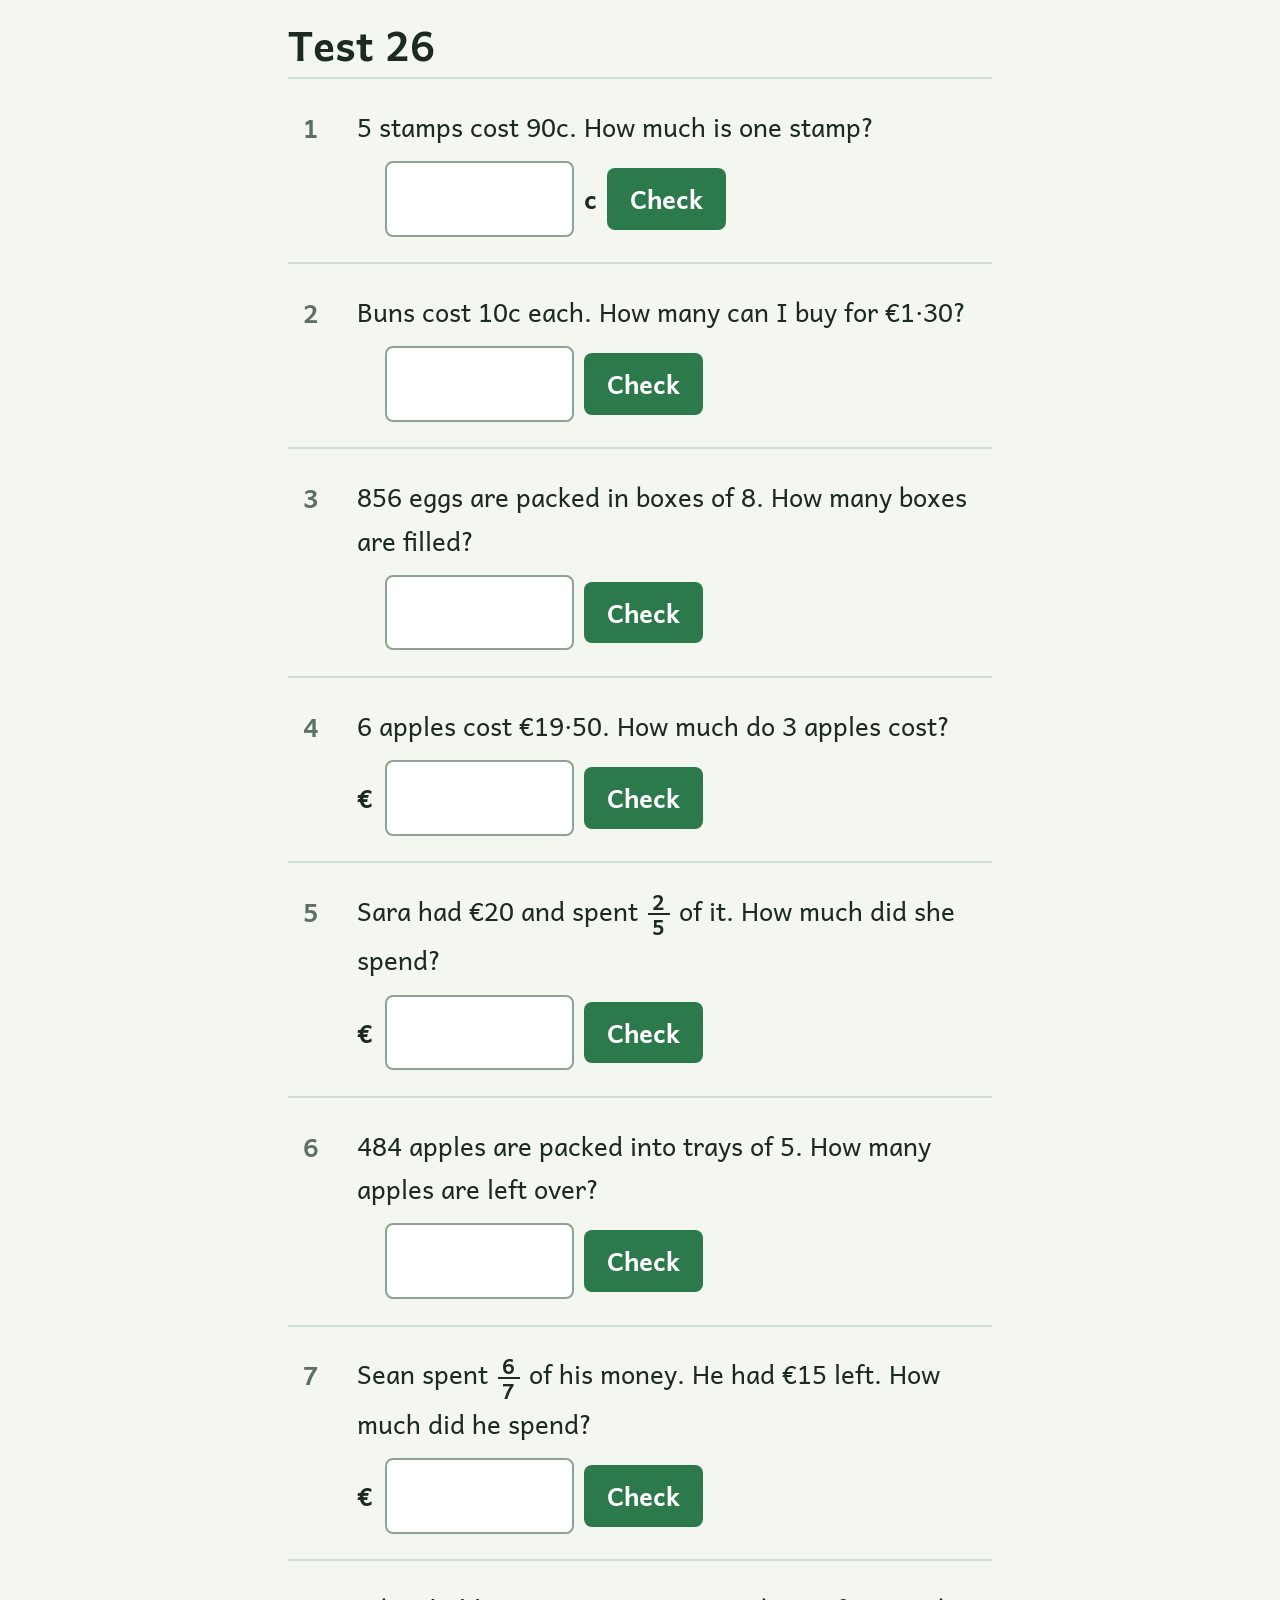
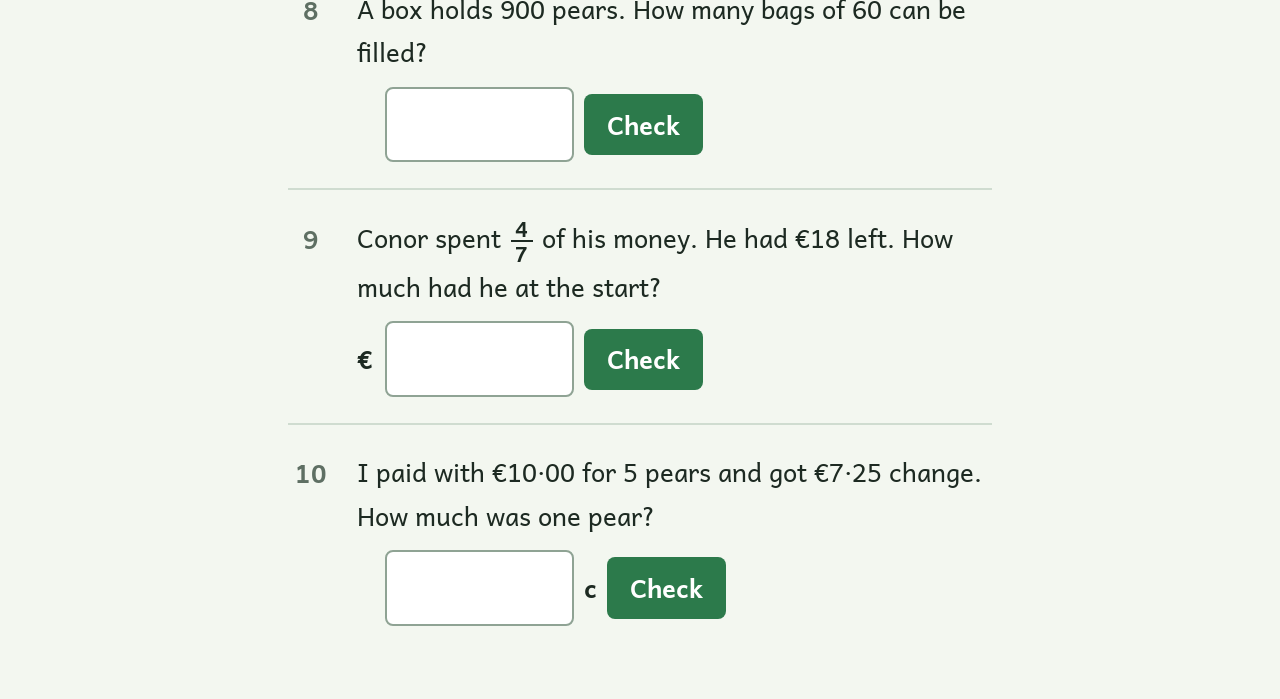
==== index.html @ 174a4567 "Add Test 26 division practice page Co-Authored-By: Claude Opus 5.5 <noreply@anthropic.com>" ====
<!doctype html>
<html lang="en-IE">
<head>
<meta charset="utf-8">
<meta name="viewport" content="width=device-width, initial-scale=1, viewport-fit=cover">
<style>:root{color-scheme:light}body{margin:0}[hidden]{display:none!important}</style>
<title>Test 26</title>
<link rel="stylesheet" href="https://fonts.googleapis.com/css2?family=Andika:wght@400;700&display=swap">
<style>
  /* Layout: one workbook column. Question number in the margin, answer box under the question. */
  :root {
    --bg: #f3f7f0;
    --ink: #1d2a22;
    --muted: #5e6f63;
    --line: #cfdcd0;
    --edge: #8fa394;
    --field: #ffffff;
    --leaf: #2c7a4b;
    --on-leaf: #ffffff;
    --leaf-soft: #dcefe0;
    --wrong: #b3261e;
    --wrong-soft: #fbe4e1;
    --flash: #fff0b3;
    --read: "Andika", "Atkinson Hyperlegible", Verdana, sans-serif;
  }
  @media (prefers-color-scheme: dark) {
    :root:not([data-theme="light"]) {
      --bg: #141b16;
      --ink: #e8f0e9;
      --muted: #9db0a2;
      --line: #2f3e33;
      --edge: #66796b;
      --field: #1c251f;
      --leaf: #6cc48f;
      --on-leaf: #0e1a12;
      --leaf-soft: #1f3627;
      --wrong: #ff8a80;
      --wrong-soft: #3d1f1c;
      --flash: #4a4216;
      color-scheme: dark;
    }
  }
  :root[data-theme="dark"] {
    --bg: #141b16;
    --ink: #e8f0e9;
    --muted: #9db0a2;
    --line: #2f3e33;
    --edge: #66796b;
    --field: #1c251f;
    --leaf: #6cc48f;
    --on-leaf: #0e1a12;
    --leaf-soft: #1f3627;
    --wrong: #ff8a80;
    --wrong-soft: #3d1f1c;
    --flash: #4a4216;
    color-scheme: dark;
  }

  body {
    background: var(--bg);
    color: var(--ink);
    font-family: var(--read);
    font-size: clamp(1.3rem, 1.1rem + 0.8vw, 1.6rem);
    line-height: 1.7;
  }
  .page {
    max-width: 44rem;
    margin-inline: auto;
    padding-left: max(16px, env(safe-area-inset-left, 0px));
    padding-right: max(16px, env(safe-area-inset-right, 0px));
    padding-block: 1.25rem 3rem;
  }
  h1 {
    margin: 0 0 0.5rem;
    font-size: 1.6em;
    line-height: 1.2;
  }

  .test { list-style: none; margin: 0; padding: 0; }
  .q {
    display: grid;
    grid-template-columns: 2.1em minmax(0, 1fr);
    column-gap: 0.6em;
    padding-block: 1em;
    border-top: 2px solid var(--line);
  }
  .num {
    width: 1.8em;
    height: 1.8em;
    display: grid;
    place-items: center;
    border-radius: 50%;
    font-weight: 700;
    line-height: 1;
    color: var(--muted);
  }
  .q.done .num { background: var(--leaf); color: var(--on-leaf); }
  .body { min-width: 0; display: grid; gap: 0.5em; }
  .text { margin: 0; border-radius: 6px; }
  .q.fresh .text { animation: fresh 1.4s ease-out; }
  @keyframes fresh { from { background: var(--flash); } to { background: transparent; } }

  .frac {
    display: inline-flex;
    flex-direction: column;
    align-items: center;
    vertical-align: middle;
    margin-inline: 0.12em;
    font-size: 0.82em;
    font-weight: 700;
    line-height: 1.1;
  }
  .frac-n { padding-inline: 0.22em; border-bottom: 2px solid currentColor; }
  .frac-d { padding-inline: 0.22em; }

  .ans { display: flex; flex-wrap: wrap; align-items: center; gap: 0.4em; margin: 0; }
  .unit { font-weight: 700; }
  .unit-before { min-width: 0.7em; }
  .box {
    width: 6.2em;
    min-height: 2.4em;
    padding: 0.2em 0.5em;
    border: 2px solid var(--edge);
    border-radius: 8px;
    background: var(--field);
    color: var(--ink);
    font: inherit;
    font-weight: 700;
    font-variant-numeric: tabular-nums;
  }
  .check {
    min-height: 2.4em;
    padding: 0.2em 0.9em;
    border: 0;
    border-radius: 8px;
    background: var(--leaf);
    color: var(--on-leaf);
    font: inherit;
    font-weight: 700;
    cursor: pointer;
  }
  .box:focus-visible, .check:focus-visible, .again:focus-visible {
    outline: 3px solid var(--leaf);
    outline-offset: 2px;
  }
  .mark { min-width: 1.2em; font-size: 1.5em; font-weight: 700; line-height: 1; }
  .q.done .mark { color: var(--leaf); }
  .q.done .box { background: var(--leaf-soft); border-color: var(--leaf); }
  .q.wrong .mark { color: var(--wrong); }
  .q.wrong .box { background: var(--wrong-soft); border-color: var(--wrong); }
  .q.unsure .mark { color: var(--muted); }
  .q.wrong .box, .q.unsure .box { animation: shake 0.4s; }
  @keyframes shake {
    25% { transform: translateX(-6px); }
    75% { transform: translateX(6px); }
  }
  @media (prefers-reduced-motion: reduce) {
    .q.fresh .text, .q.wrong .box, .q.unsure .box { animation: none; }
  }

  .score {
    display: flex;
    flex-wrap: wrap;
    align-items: center;
    gap: 0.8em;
    padding-top: 1em;
    border-top: 2px solid var(--line);
  }
  .score-value {
    font-size: 2.6em;
    font-weight: 700;
    line-height: 1.1;
    font-variant-numeric: tabular-nums;
  }
  .again {
    min-height: 2.4em;
    padding: 0.2em 1em;
    border: 0;
    border-radius: 8px;
    background: var(--leaf);
    color: var(--on-leaf);
    font: inherit;
    font-weight: 700;
    cursor: pointer;
  }
</style>
</head>
<body>

<div class="page">
  <h1 id="title"></h1>
  <ol class="test" id="test"></ol>
  <div class="score" id="score" hidden>
    <span class="score-value" id="score-value" role="status"></span>
    <button class="again" id="again" type="button">New test</button>
  </div>
</div>

<script id="engine">
/* Question engine. It has no DOM code, so the Node check runs this same text.
   A generator returns plain data:
     parts   question text: strings and {n, d} fractions
     text    the same text as one string, used to compare two questions
     kind    "cents": a bare number means cents, the box shows c
             "euro":  a bare number means euro, the box shows €
             "count": a whole number with no unit
     answer  whole cents for "cents" and "euro", whole number for "count"
     meta    the numbers behind the question, used by the Node check */
globalThis.PracticeEngine = (() => {
  const int = (a, b) => a + Math.floor(Math.random() * (b - a + 1));
  const pick = (list) => list[int(0, list.length - 1)];
  const gcd = (a, b) => (b ? gcd(b, a % b) : a);

  /* Book-style money: 84c below one euro, otherwise €6·80. */
  const money = (cents) => {
    if (cents < 100) return cents + "c";
    return "€" + Math.floor(cents / 100) + "·" + String(cents % 100).padStart(2, "0");
  };
  const euro = (whole) => "€" + whole;
  const frac = (n, d) => ({ n, d });

  /* Lowest-terms fractions with denominator 3 to 9 and numerator above 1. */
  const FRACTIONS = [];
  for (let d = 3; d <= 9; d++) {
    for (let n = 2; n < d; n++) if (gcd(n, d) === 1) FRACTIONS.push([n, d]);
  }
  const ONE_PART_LEFT = FRACTIONS.filter(([n, d]) => d - n === 1);
  const SOME_PARTS_LEFT = FRACTIONS.filter(([n, d]) => d - n >= 2);

  const PEOPLE = [
    ["Aoife", "She", "she", "her"], ["Niamh", "She", "she", "her"],
    ["Emma", "She", "she", "her"], ["Orla", "She", "she", "her"],
    ["Sara", "She", "she", "her"], ["Grace", "She", "she", "her"],
    ["Cian", "He", "he", "his"], ["Liam", "He", "he", "his"],
    ["Conor", "He", "he", "his"], ["Sean", "He", "he", "his"],
    ["Adam", "He", "he", "his"], ["Jack", "He", "he", "his"],
  ];
  const SHOP = [
    ["pencil", "pencils"], ["rubber", "rubbers"], ["sticker", "stickers"],
    ["balloon", "balloons"], ["sweet", "sweets"], ["stamp", "stamps"],
    ["ruler", "rulers"], ["pen", "pens"],
  ];
  const TREATS = [
    ["bun", "buns"], ["cake", "cakes"], ["apple", "apples"], ["bar", "bars"],
    ["lollipop", "lollipops"], ["biscuit", "biscuits"], ["pear", "pears"],
  ];
  const FRUIT = ["oranges", "apples", "plums", "pears", "lemons", "peaches"];
  const PACKS = [
    ["boxes", "eggs"], ["packets", "biscuits"], ["trays", "buns"],
    ["bags", "sweets"], ["boxes", "crayons"], ["packets", "stickers"],
  ];
  const BAGS = ["bags", "boxes", "nets", "trays"];
  const HALF_PAIRS = [[12, 6], [8, 4], [30, 15], [10, 5], [40, 20], [6, 3], [16, 8], [24, 12]];

  const question = (parts, kind, answer, meta) => ({
    parts,
    text: parts.map((p) => (typeof p === "string" ? p : p.n + "/" + p.d)).join(""),
    kind,
    answer,
    meta,
  });

  /* Wraps a maker: it tries again until the numbers are valid and differ from the book's. */
  const generator = (type, make) => ({
    type,
    make() {
      for (;;) {
        const q = make();
        if (q) return q;
      }
    },
  });

  const TEST_26 = [
    generator("cost-of-one", () => {
      const n = int(3, 9);
      const each = int(11, Math.floor(99 / n));
      const total = n * each;
      if (n === 6 && total === 84) return null;
      const [one, many] = pick(SHOP);
      return question(
        [`${n} ${many} cost ${total}c. How much is one ${one}?`],
        "cents", each, { n, total });
    }),

    generator("how-many-for-money", () => {
      const price = 5 * int(2, 10);
      const count = int(4, 25);
      const total = price * count;
      if (total < 100 || total > 500) return null;
      if (price === 20 && total === 240) return null;
      const [, many] = pick(TREATS);
      const name = many[0].toUpperCase() + many.slice(1);
      return question(
        [`${name} cost ${price}c each. How many can I buy for ${money(total)}?`],
        "count", count, { price, total });
    }),

    generator("how-many-boxes", () => {
      const d = int(3, 9);
      const count = int(Math.ceil(100 / d), Math.floor(999 / d));
      const total = d * count;
      if (d === 6 && total === 240) return null;
      const [box, item] = pick(PACKS);
      return question(
        [`${total} ${item} are packed in ${box} of ${d}. How many ${box} are filled?`],
        "count", count, { d, total });
    }),

    generator("halve-money", () => {
      const half = 5 * int(21, 199);
      if (half % 100 === 0) return null;
      const total = 2 * half;
      if (total === 680) return null;
      const [many, few] = pick(HALF_PAIRS);
      const item = pick(FRUIT);
      return question(
        [`${many} ${item} cost ${money(total)}. How much do ${few} ${item} cost?`],
        "euro", half, { many, few, total });
    }),

    generator("fraction-spent", () => {
      const [n, d] = pick(FRACTIONS);
      const part = int(4, 12);
      const total = d * part;
      if (total === 72 && n === 5 && d === 8) return null;
      const [name, , she] = pick(PEOPLE);
      return question(
        [`${name} had ${euro(total)} and spent `, frac(n, d), ` of it. How much did ${she} spend?`],
        "euro", n * part * 100, { n, d, total });
    }),

    generator("remainder", () => {
      const total = int(100, 999);
      const d = int(3, 9);
      const left = total % d;
      if (left === 0) return null;
      if (total === 150 && d === 9) return null;
      const item = pick(FRUIT);
      return question(
        [`${total} ${item} are packed into ${pick(BAGS)} of ${d}. How many ${item} are left over?`],
        "count", left, { d, total });
    }),

    generator("spent-from-left", () => {
      const [n, d] = pick(ONE_PART_LEFT);
      const left = int(5, 30);
      if (n * left > 160) return null;
      if (n === 3 && d === 4 && left === 24) return null;
      const [name, She, she, her] = pick(PEOPLE);
      return question(
        [`${name} spent `, frac(n, d), ` of ${her} money. ${She} had ${euro(left)} left. How much did ${she} spend?`],
        "euro", n * left * 100, { n, d, left });
    }),

    generator("bags-of-tens", () => {
      const d = 10 * int(2, 9);
      const count = int(3, 19);
      const total = d * count;
      if (total > 999) return null;
      if (d === 20 && total === 180) return null;
      const item = pick(FRUIT);
      return question(
        [`A box holds ${total} ${item}. How many ${pick(BAGS.slice(0, 2))} of ${d} can be filled?`],
        "count", count, { d, total });
    }),

    generator("start-from-left", () => {
      const [n, d] = pick(SOME_PARTS_LEFT);
      const part = int(2, 12);
      const left = (d - n) * part;
      if (n === 5 && d === 8 && left === 15) return null;
      const [name, She, she, her] = pick(PEOPLE);
      return question(
        [`${name} spent `, frac(n, d), ` of ${her} money. ${She} had ${euro(left)} left. How much had ${she} at the start?`],
        "euro", d * part * 100, { n, d, left });
    }),

    generator("change-then-divide", () => {
      const n = int(2, 9);
      const each = 5 * int(3, 19);
      const spent = n * each;
      if (n === 5 && each === 30) return null;
      const paid = pick([200, 500, 1000].filter((p) => p > spent));
      const change = paid - spent;
      const [one, many] = pick(TREATS);
      return question(
        [`I paid with ${money(paid)} for ${n} ${many} and got ${money(change)} change. How much was one ${one}?`],
        "cents", each, { n, paid, change });
    }),
  ];

  /* One entry per test. Add a new test here. The page shows a picker only when it needs one. */
  const TESTS = [
    { id: "test-26", title: "Test 26", generators: TEST_26 },
  ];

  /* A new question for a slot. With prev, the words and the answer both change. */
  const nextQuestion = (gen, prev) => {
    let q = gen.make();
    if (!prev) return q;
    for (let i = 0; i < 200 && (q.text === prev.text || q.answer === prev.answer); i++) q = gen.make();
    return q;
  };

  const tidy = (raw) =>
    String(raw).trim().toLowerCase().replace(/[·•∙⋅,]/g, ".").replace(/\s+/g, "");

  /* Reads money as whole cents, with no floating-point step.
     Returns null when no amount can be read, NaN when it is not a whole number of cents. */
  const readCents = (raw, kind) => {
    const m = tidy(raw).match(/^(€|euros?|eur)?(\d*)(?:\.(\d*))?(€|euros?|eur|cents?|c)?$/);
    if (!m) return null;
    const [, before, whole, part, after] = m;
    if (!whole && !part) return null;
    if (whole.length > 7) return NaN;
    const isCentMark = !!after && after[0] === "c";
    const isEuroMark = !!before || (!!after && !isCentMark);
    if (isCentMark && before) return null;
    const hasPoint = part !== undefined;
    if (isCentMark || (!isEuroMark && !hasPoint && kind === "cents")) {
      if (hasPoint && /[1-9]/.test(part)) return NaN;
      return Number(whole || "0");
    }
    const places = part || "";
    if (/[1-9]/.test(places.slice(2))) return NaN;
    return Number(whole || "0") * 100 + Number(places.slice(0, 2).padEnd(2, "0"));
  };

  /* Reads a count. Words after the number are allowed: 12 buns. */
  const readCount = (raw) => {
    const m = tidy(raw).match(/^(\d+)(?:\.(\d*))?[a-z]*$/);
    if (!m) return null;
    if (m[1].length > 7) return NaN;
    if (m[2] && /[1-9]/.test(m[2])) return NaN;
    return Number(m[1]);
  };

  /* Returns "right", "wrong", or "unclear" when the box holds no number. */
  const check = (q, raw) => {
    const value = q.kind === "count" ? readCount(raw) : readCents(raw, q.kind);
    if (value === null) return "unclear";
    return value === q.answer ? "right" : "wrong";
  };

  return { TESTS, nextQuestion, check, readCents, readCount, FRACTIONS };
})();
</script>

<script>
(() => {
  const E = globalThis.PracticeEngine;
  const test = E.TESTS[0];
  const MARK_MS = 900;
  const list = document.getElementById("test");
  const score = document.getElementById("score");
  const scoreValue = document.getElementById("score-value");
  let slots = [];

  const make = (tag, className, text) => {
    const el = document.createElement(tag);
    if (className) el.className = className;
    if (text !== undefined) el.textContent = text;
    return el;
  };

  const fractionNode = ({ n, d }) => {
    const el = make("span", "frac");
    el.setAttribute("role", "img");
    el.setAttribute("aria-label", n + " over " + d);
    el.append(make("span", "frac-n", String(n)), make("span", "frac-d", String(d)));
    return el;
  };

  const showQuestion = (slot) => {
    const { q, ui } = slot;
    ui.text.replaceChildren(
      ...q.parts.map((p) => (typeof p === "string" ? document.createTextNode(p) : fractionNode(p)))
    );
    ui.before.textContent = q.kind === "euro" ? "€" : "";
    ui.after.textContent = q.kind === "cents" ? "c" : "";
    ui.after.hidden = q.kind !== "cents";
    ui.box.inputMode = q.kind === "count" ? "numeric" : "decimal";
    ui.box.value = "";
  };

  const finish = () => {
    const right = slots.filter((s) => s.firstTry).length;
    scoreValue.textContent = right + "/" + slots.length;
    score.hidden = false;
    score.scrollIntoView({ block: "center" });
  };

  const focusNext = (from) => {
    for (let i = 1; i <= slots.length; i++) {
      const s = slots[(from + i) % slots.length];
      if (!s.done) {
        s.ui.box.focus();
        return;
      }
    }
    finish();
  };

  const onCheck = (slot, index) => {
    const { ui } = slot;
    if (slot.done || slot.busy) return;
    if (!ui.box.value.trim()) {
      ui.box.focus();
      return;
    }
    const result = E.check(slot.q, ui.box.value);

    if (result === "right") {
      slot.done = true;
      ui.row.classList.add("done");
      ui.mark.textContent = "✓";
      ui.mark.setAttribute("aria-label", "Correct");
      ui.box.readOnly = true;
      ui.box.tabIndex = -1;
      ui.check.hidden = true;
      focusNext(index);
      return;
    }

    slot.busy = true;
    const isWrong = result === "wrong";
    ui.row.classList.add(isWrong ? "wrong" : "unsure");
    ui.mark.textContent = isWrong ? "✗" : "?";
    ui.mark.setAttribute("aria-label", isWrong ? "Wrong" : "Type a number");
    if (isWrong) slot.firstTry = false;

    setTimeout(() => {
      slot.busy = false;
      ui.row.classList.remove("wrong", "unsure");
      ui.mark.textContent = "";
      ui.mark.removeAttribute("aria-label");
      if (isWrong) {
        slot.q = E.nextQuestion(slot.gen, slot.q);
        showQuestion(slot);
        ui.row.classList.remove("fresh");
        void ui.row.offsetWidth;
        ui.row.classList.add("fresh");
      }
      ui.box.focus();
    }, MARK_MS);
  };

  const buildRow = (slot, index) => {
    const row = make("li", "q");
    const num = make("span", "num", String(index + 1));
    const body = make("div", "body");
    const text = make("p", "text");
    const form = make("form", "ans");
    form.noValidate = true;
    const before = make("span", "unit unit-before");
    const box = make("input", "box");
    box.id = "answer-" + (index + 1);
    box.type = "text";
    box.autocomplete = "off";
    box.spellcheck = false;
    box.setAttribute("autocorrect", "off");
    box.setAttribute("autocapitalize", "off");
    box.setAttribute("aria-label", "Answer " + (index + 1));
    const after = make("span", "unit");
    const check = make("button", "check", "Check");
    check.type = "submit";
    const mark = make("span", "mark");
    mark.setAttribute("aria-live", "polite");
    form.append(before, box, after, check, mark);
    form.addEventListener("submit", (e) => {
      e.preventDefault();
      onCheck(slot, index);
    });
    body.append(text, form);
    row.append(num, body);
    slot.ui = { row, text, before, after, box, check, mark };
    showQuestion(slot);
    return row;
  };

  const newSet = () => {
    slots = test.generators.map((gen) => ({
      gen,
      q: E.nextQuestion(gen),
      done: false,
      busy: false,
      firstTry: true,
    }));
    list.replaceChildren(...slots.map(buildRow));
    score.hidden = true;
  };

  document.getElementById("title").textContent = test.title;
  document.getElementById("again").addEventListener("click", () => {
    newSet();
    window.scrollTo(0, 0);
  });
  newSet();
})();
</script>
</body>
</html>
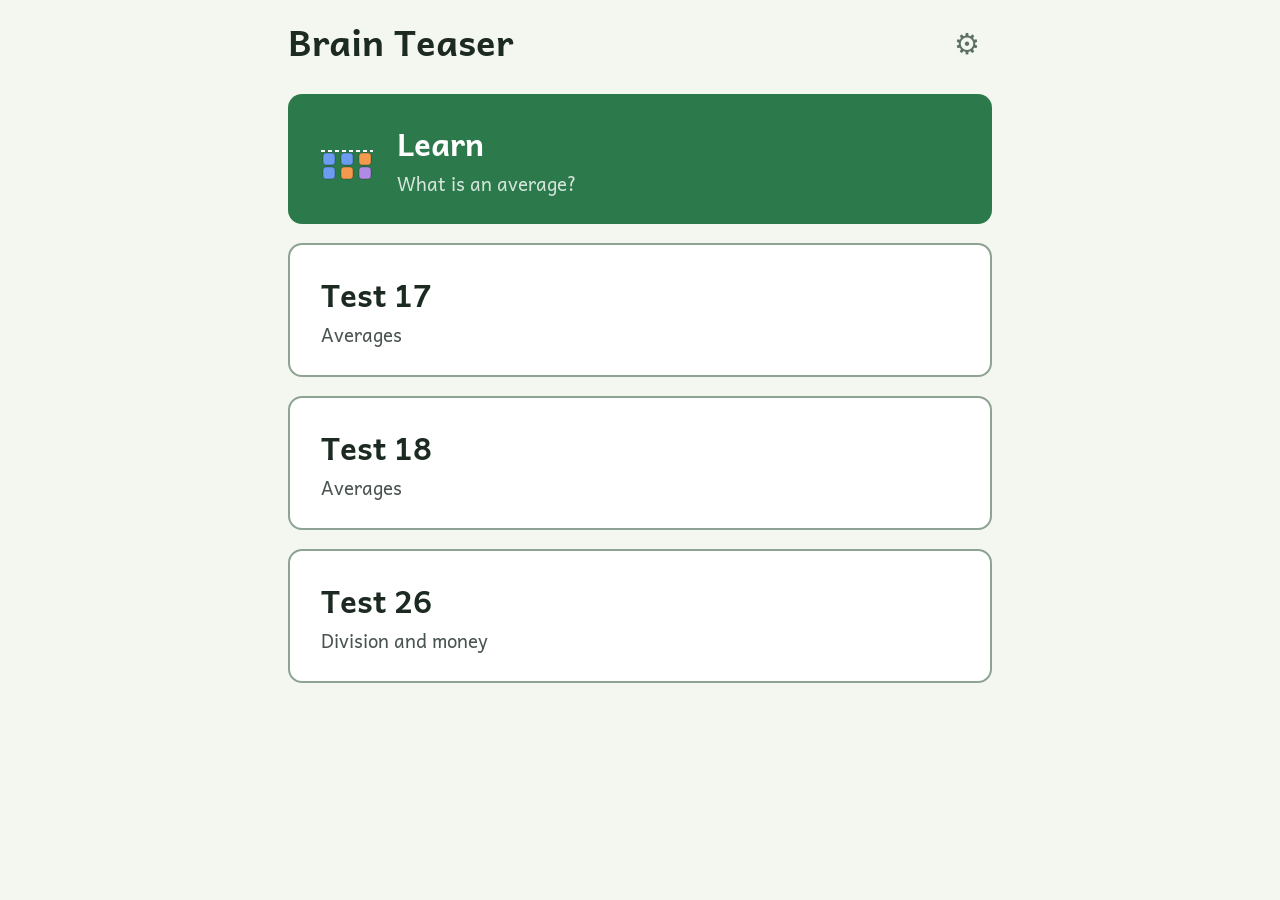
==== commit 9ef30028: "Merge Test 17, Test 18 and Test 26 into one app - Shared engine (js/engine.js), visual steps (js/ste" ====
--- a/index.html
+++ b/index.html
@@ -3,601 +3,71 @@
 <head>
 <meta charset="utf-8">
 <meta name="viewport" content="width=device-width, initial-scale=1, viewport-fit=cover">
-<style>:root{color-scheme:light}body{margin:0}[hidden]{display:none!important}</style>
-<title>Test 26</title>
-<link rel="stylesheet" href="https://fonts.googleapis.com/css2?family=Andika:wght@400;700&display=swap">
-<style>
-  /* Layout: one workbook column. Question number in the margin, answer box under the question. */
-  :root {
-    --bg: #f3f7f0;
-    --ink: #1d2a22;
-    --muted: #5e6f63;
-    --line: #cfdcd0;
-    --edge: #8fa394;
-    --field: #ffffff;
-    --leaf: #2c7a4b;
-    --on-leaf: #ffffff;
-    --leaf-soft: #dcefe0;
-    --wrong: #b3261e;
-    --wrong-soft: #fbe4e1;
-    --flash: #fff0b3;
-    --read: "Andika", "Atkinson Hyperlegible", Verdana, sans-serif;
-  }
-  @media (prefers-color-scheme: dark) {
-    :root:not([data-theme="light"]) {
-      --bg: #141b16;
-      --ink: #e8f0e9;
-      --muted: #9db0a2;
-      --line: #2f3e33;
-      --edge: #66796b;
-      --field: #1c251f;
-      --leaf: #6cc48f;
-      --on-leaf: #0e1a12;
-      --leaf-soft: #1f3627;
-      --wrong: #ff8a80;
-      --wrong-soft: #3d1f1c;
-      --flash: #4a4216;
-      color-scheme: dark;
-    }
-  }
-  :root[data-theme="dark"] {
-    --bg: #141b16;
-    --ink: #e8f0e9;
-    --muted: #9db0a2;
-    --line: #2f3e33;
-    --edge: #66796b;
-    --field: #1c251f;
-    --leaf: #6cc48f;
-    --on-leaf: #0e1a12;
-    --leaf-soft: #1f3627;
-    --wrong: #ff8a80;
-    --wrong-soft: #3d1f1c;
-    --flash: #4a4216;
-    color-scheme: dark;
-  }
-
-  body {
-    background: var(--bg);
-    color: var(--ink);
-    font-family: var(--read);
-    font-size: clamp(1.3rem, 1.1rem + 0.8vw, 1.6rem);
-    line-height: 1.7;
-  }
-  .page {
-    max-width: 44rem;
-    margin-inline: auto;
-    padding-left: max(16px, env(safe-area-inset-left, 0px));
-    padding-right: max(16px, env(safe-area-inset-right, 0px));
-    padding-block: 1.25rem 3rem;
-  }
-  h1 {
-    margin: 0 0 0.5rem;
-    font-size: 1.6em;
-    line-height: 1.2;
-  }
-
-  .test { list-style: none; margin: 0; padding: 0; }
-  .q {
-    display: grid;
-    grid-template-columns: 2.1em minmax(0, 1fr);
-    column-gap: 0.6em;
-    padding-block: 1em;
-    border-top: 2px solid var(--line);
-  }
-  .num {
-    width: 1.8em;
-    height: 1.8em;
-    display: grid;
-    place-items: center;
-    border-radius: 50%;
-    font-weight: 700;
-    line-height: 1;
-    color: var(--muted);
-  }
-  .q.done .num { background: var(--leaf); color: var(--on-leaf); }
-  .body { min-width: 0; display: grid; gap: 0.5em; }
-  .text { margin: 0; border-radius: 6px; }
-  .q.fresh .text { animation: fresh 1.4s ease-out; }
-  @keyframes fresh { from { background: var(--flash); } to { background: transparent; } }
-
-  .frac {
-    display: inline-flex;
-    flex-direction: column;
-    align-items: center;
-    vertical-align: middle;
-    margin-inline: 0.12em;
-    font-size: 0.82em;
-    font-weight: 700;
-    line-height: 1.1;
-  }
-  .frac-n { padding-inline: 0.22em; border-bottom: 2px solid currentColor; }
-  .frac-d { padding-inline: 0.22em; }
-
-  .ans { display: flex; flex-wrap: wrap; align-items: center; gap: 0.4em; margin: 0; }
-  .unit { font-weight: 700; }
-  .unit-before { min-width: 0.7em; }
-  .box {
-    width: 6.2em;
-    min-height: 2.4em;
-    padding: 0.2em 0.5em;
-    border: 2px solid var(--edge);
-    border-radius: 8px;
-    background: var(--field);
-    color: var(--ink);
-    font: inherit;
-    font-weight: 700;
-    font-variant-numeric: tabular-nums;
-  }
-  .check {
-    min-height: 2.4em;
-    padding: 0.2em 0.9em;
-    border: 0;
-    border-radius: 8px;
-    background: var(--leaf);
-    color: var(--on-leaf);
-    font: inherit;
-    font-weight: 700;
-    cursor: pointer;
-  }
-  .box:focus-visible, .check:focus-visible, .again:focus-visible {
-    outline: 3px solid var(--leaf);
-    outline-offset: 2px;
-  }
-  .mark { min-width: 1.2em; font-size: 1.5em; font-weight: 700; line-height: 1; }
-  .q.done .mark { color: var(--leaf); }
-  .q.done .box { background: var(--leaf-soft); border-color: var(--leaf); }
-  .q.wrong .mark { color: var(--wrong); }
-  .q.wrong .box { background: var(--wrong-soft); border-color: var(--wrong); }
-  .q.unsure .mark { color: var(--muted); }
-  .q.wrong .box, .q.unsure .box { animation: shake 0.4s; }
-  @keyframes shake {
-    25% { transform: translateX(-6px); }
-    75% { transform: translateX(6px); }
-  }
-  @media (prefers-reduced-motion: reduce) {
-    .q.fresh .text, .q.wrong .box, .q.unsure .box { animation: none; }
-  }
-
-  .score {
-    display: flex;
-    flex-wrap: wrap;
-    align-items: center;
-    gap: 0.8em;
-    padding-top: 1em;
-    border-top: 2px solid var(--line);
-  }
-  .score-value {
-    font-size: 2.6em;
-    font-weight: 700;
-    line-height: 1.1;
-    font-variant-numeric: tabular-nums;
-  }
-  .again {
-    min-height: 2.4em;
-    padding: 0.2em 1em;
-    border: 0;
-    border-radius: 8px;
-    background: var(--leaf);
-    color: var(--on-leaf);
-    font: inherit;
-    font-weight: 700;
-    cursor: pointer;
-  }
-</style>
+<title>Brain Teaser Class 5</title>
+<link rel="stylesheet" href="https://fonts.googleapis.com/css2?family=Andika:wght@400;700&family=Caveat:wght@600;700&display=swap">
+<link rel="stylesheet" href="css/app.css">
 </head>
 <body>
+<div class="page">
+  <header>
+    <h1 id="home-link">Brain Teaser</h1>
+    <button class="icon" id="gear" type="button" aria-label="Settings for the parent">⚙</button>
+  </header>
+  <div class="gear-menu" id="gear-menu" hidden>
+    <div class="settings">
+      <label><input type="checkbox" id="opt-always"> Show the 👀 helper before a wrong answer</label>
+      <label><input type="checkbox" id="opt-same"> Keep the same question after a wrong answer</label>
+    </div>
+    <button type="button" data-go="her">Her Test 17 answers</button>
+    <button type="button" data-go="home">Home</button>
+  </div>
 
-<div class="page">
-  <h1 id="title"></h1>
-  <ol class="test" id="test"></ol>
-  <div class="score" id="score" hidden>
-    <span class="score-value" id="score-value" role="status"></span>
-    <button class="again" id="again" type="button">New test</button>
+  <section id="home">
+    <div class="tiles" id="tiles">
+      <button class="tile" type="button" data-go="learn">
+        <svg width="56" height="44" viewBox="0 0 56 44" aria-hidden="true">
+          <g stroke="rgba(0,0,0,.25)" stroke-width="1">
+            <rect x="4" y="30" width="12" height="12" rx="3" fill="#6b9cf0"/><rect x="4" y="16" width="12" height="12" rx="3" fill="#6b9cf0"/>
+            <rect x="22" y="30" width="12" height="12" rx="3" fill="#f39a4f"/><rect x="22" y="16" width="12" height="12" rx="3" fill="#6b9cf0"/>
+            <rect x="40" y="30" width="12" height="12" rx="3" fill="#b18ae6"/><rect x="40" y="16" width="12" height="12" rx="3" fill="#f39a4f"/>
+          </g>
+          <line x1="2" y1="14" x2="54" y2="14" stroke="currentColor" stroke-width="2" stroke-dasharray="4 3"/>
+        </svg>
+        <span>Learn<small>What is an average?</small></span>
+      </button>
+    </div>
+  </section>
+
+  <section id="learn" hidden></section>
+
+  <section id="practice" hidden>
+    <ol class="test" id="plist"></ol>
+    <div class="score" id="score" hidden>
+      <span class="score-value" id="score-value" role="status"></span>
+      <button class="again" id="again" type="button">New test</button>
+    </div>
+  </section>
+
+  <section id="her" hidden>
+    <img class="her-img" src="img/test17-marked.jpg" alt="Her Test 17 page, marked: 7 right, 3 wrong">
+    <div id="her-list"></div>
+  </section>
+</div>
+
+<div class="modal" id="modal" hidden>
+  <div class="sheet">
+    <button class="icon close" id="close" type="button" aria-label="Close">✕</button>
+    <div id="modal-vis"></div>
   </div>
 </div>
 
-<script id="engine">
-/* Question engine. It has no DOM code, so the Node check runs this same text.
-   A generator returns plain data:
-     parts   question text: strings and {n, d} fractions
-     text    the same text as one string, used to compare two questions
-     kind    "cents": a bare number means cents, the box shows c
-             "euro":  a bare number means euro, the box shows €
-             "count": a whole number with no unit
-     answer  whole cents for "cents" and "euro", whole number for "count"
-     meta    the numbers behind the question, used by the Node check */
-globalThis.PracticeEngine = (() => {
-  const int = (a, b) => a + Math.floor(Math.random() * (b - a + 1));
-  const pick = (list) => list[int(0, list.length - 1)];
-  const gcd = (a, b) => (b ? gcd(b, a % b) : a);
-
-  /* Book-style money: 84c below one euro, otherwise €6·80. */
-  const money = (cents) => {
-    if (cents < 100) return cents + "c";
-    return "€" + Math.floor(cents / 100) + "·" + String(cents % 100).padStart(2, "0");
-  };
-  const euro = (whole) => "€" + whole;
-  const frac = (n, d) => ({ n, d });
-
-  /* Lowest-terms fractions with denominator 3 to 9 and numerator above 1. */
-  const FRACTIONS = [];
-  for (let d = 3; d <= 9; d++) {
-    for (let n = 2; n < d; n++) if (gcd(n, d) === 1) FRACTIONS.push([n, d]);
-  }
-  const ONE_PART_LEFT = FRACTIONS.filter(([n, d]) => d - n === 1);
-  const SOME_PARTS_LEFT = FRACTIONS.filter(([n, d]) => d - n >= 2);
-
-  const PEOPLE = [
-    ["Aoife", "She", "she", "her"], ["Niamh", "She", "she", "her"],
-    ["Emma", "She", "she", "her"], ["Orla", "She", "she", "her"],
-    ["Sara", "She", "she", "her"], ["Grace", "She", "she", "her"],
-    ["Cian", "He", "he", "his"], ["Liam", "He", "he", "his"],
-    ["Conor", "He", "he", "his"], ["Sean", "He", "he", "his"],
-    ["Adam", "He", "he", "his"], ["Jack", "He", "he", "his"],
-  ];
-  const SHOP = [
-    ["pencil", "pencils"], ["rubber", "rubbers"], ["sticker", "stickers"],
-    ["balloon", "balloons"], ["sweet", "sweets"], ["stamp", "stamps"],
-    ["ruler", "rulers"], ["pen", "pens"],
-  ];
-  const TREATS = [
-    ["bun", "buns"], ["cake", "cakes"], ["apple", "apples"], ["bar", "bars"],
-    ["lollipop", "lollipops"], ["biscuit", "biscuits"], ["pear", "pears"],
-  ];
-  const FRUIT = ["oranges", "apples", "plums", "pears", "lemons", "peaches"];
-  const PACKS = [
-    ["boxes", "eggs"], ["packets", "biscuits"], ["trays", "buns"],
-    ["bags", "sweets"], ["boxes", "crayons"], ["packets", "stickers"],
-  ];
-  const BAGS = ["bags", "boxes", "nets", "trays"];
-  const HALF_PAIRS = [[12, 6], [8, 4], [30, 15], [10, 5], [40, 20], [6, 3], [16, 8], [24, 12]];
-
-  const question = (parts, kind, answer, meta) => ({
-    parts,
-    text: parts.map((p) => (typeof p === "string" ? p : p.n + "/" + p.d)).join(""),
-    kind,
-    answer,
-    meta,
-  });
-
-  /* Wraps a maker: it tries again until the numbers are valid and differ from the book's. */
-  const generator = (type, make) => ({
-    type,
-    make() {
-      for (;;) {
-        const q = make();
-        if (q) return q;
-      }
-    },
-  });
-
-  const TEST_26 = [
-    generator("cost-of-one", () => {
-      const n = int(3, 9);
-      const each = int(11, Math.floor(99 / n));
-      const total = n * each;
-      if (n === 6 && total === 84) return null;
-      const [one, many] = pick(SHOP);
-      return question(
-        [`${n} ${many} cost ${total}c. How much is one ${one}?`],
-        "cents", each, { n, total });
-    }),
-
-    generator("how-many-for-money", () => {
-      const price = 5 * int(2, 10);
-      const count = int(4, 25);
-      const total = price * count;
-      if (total < 100 || total > 500) return null;
-      if (price === 20 && total === 240) return null;
-      const [, many] = pick(TREATS);
-      const name = many[0].toUpperCase() + many.slice(1);
-      return question(
-        [`${name} cost ${price}c each. How many can I buy for ${money(total)}?`],
-        "count", count, { price, total });
-    }),
-
-    generator("how-many-boxes", () => {
-      const d = int(3, 9);
-      const count = int(Math.ceil(100 / d), Math.floor(999 / d));
-      const total = d * count;
-      if (d === 6 && total === 240) return null;
-      const [box, item] = pick(PACKS);
-      return question(
-        [`${total} ${item} are packed in ${box} of ${d}. How many ${box} are filled?`],
-        "count", count, { d, total });
-    }),
-
-    generator("halve-money", () => {
-      const half = 5 * int(21, 199);
-      if (half % 100 === 0) return null;
-      const total = 2 * half;
-      if (total === 680) return null;
-      const [many, few] = pick(HALF_PAIRS);
-      const item = pick(FRUIT);
-      return question(
-        [`${many} ${item} cost ${money(total)}. How much do ${few} ${item} cost?`],
-        "euro", half, { many, few, total });
-    }),
-
-    generator("fraction-spent", () => {
-      const [n, d] = pick(FRACTIONS);
-      const part = int(4, 12);
-      const total = d * part;
-      if (total === 72 && n === 5 && d === 8) return null;
-      const [name, , she] = pick(PEOPLE);
-      return question(
-        [`${name} had ${euro(total)} and spent `, frac(n, d), ` of it. How much did ${she} spend?`],
-        "euro", n * part * 100, { n, d, total });
-    }),
-
-    generator("remainder", () => {
-      const total = int(100, 999);
-      const d = int(3, 9);
-      const left = total % d;
-      if (left === 0) return null;
-      if (total === 150 && d === 9) return null;
-      const item = pick(FRUIT);
-      return question(
-        [`${total} ${item} are packed into ${pick(BAGS)} of ${d}. How many ${item} are left over?`],
-        "count", left, { d, total });
-    }),
-
-    generator("spent-from-left", () => {
-      const [n, d] = pick(ONE_PART_LEFT);
-      const left = int(5, 30);
-      if (n * left > 160) return null;
-      if (n === 3 && d === 4 && left === 24) return null;
-      const [name, She, she, her] = pick(PEOPLE);
-      return question(
-        [`${name} spent `, frac(n, d), ` of ${her} money. ${She} had ${euro(left)} left. How much did ${she} spend?`],
-        "euro", n * left * 100, { n, d, left });
-    }),
-
-    generator("bags-of-tens", () => {
-      const d = 10 * int(2, 9);
-      const count = int(3, 19);
-      const total = d * count;
-      if (total > 999) return null;
-      if (d === 20 && total === 180) return null;
-      const item = pick(FRUIT);
-      return question(
-        [`A box holds ${total} ${item}. How many ${pick(BAGS.slice(0, 2))} of ${d} can be filled?`],
-        "count", count, { d, total });
-    }),
-
-    generator("start-from-left", () => {
-      const [n, d] = pick(SOME_PARTS_LEFT);
-      const part = int(2, 12);
-      const left = (d - n) * part;
-      if (n === 5 && d === 8 && left === 15) return null;
-      const [name, She, she, her] = pick(PEOPLE);
-      return question(
-        [`${name} spent `, frac(n, d), ` of ${her} money. ${She} had ${euro(left)} left. How much had ${she} at the start?`],
-        "euro", d * part * 100, { n, d, left });
-    }),
-
-    generator("change-then-divide", () => {
-      const n = int(2, 9);
-      const each = 5 * int(3, 19);
-      const spent = n * each;
-      if (n === 5 && each === 30) return null;
-      const paid = pick([200, 500, 1000].filter((p) => p > spent));
-      const change = paid - spent;
-      const [one, many] = pick(TREATS);
-      return question(
-        [`I paid with ${money(paid)} for ${n} ${many} and got ${money(change)} change. How much was one ${one}?`],
-        "cents", each, { n, paid, change });
-    }),
-  ];
-
-  /* One entry per test. Add a new test here. The page shows a picker only when it needs one. */
-  const TESTS = [
-    { id: "test-26", title: "Test 26", generators: TEST_26 },
-  ];
-
-  /* A new question for a slot. With prev, the words and the answer both change. */
-  const nextQuestion = (gen, prev) => {
-    let q = gen.make();
-    if (!prev) return q;
-    for (let i = 0; i < 200 && (q.text === prev.text || q.answer === prev.answer); i++) q = gen.make();
-    return q;
-  };
-
-  const tidy = (raw) =>
-    String(raw).trim().toLowerCase().replace(/[·•∙⋅,]/g, ".").replace(/\s+/g, "");
-
-  /* Reads money as whole cents, with no floating-point step.
-     Returns null when no amount can be read, NaN when it is not a whole number of cents. */
-  const readCents = (raw, kind) => {
-    const m = tidy(raw).match(/^(€|euros?|eur)?(\d*)(?:\.(\d*))?(€|euros?|eur|cents?|c)?$/);
-    if (!m) return null;
-    const [, before, whole, part, after] = m;
-    if (!whole && !part) return null;
-    if (whole.length > 7) return NaN;
-    const isCentMark = !!after && after[0] === "c";
-    const isEuroMark = !!before || (!!after && !isCentMark);
-    if (isCentMark && before) return null;
-    const hasPoint = part !== undefined;
-    if (isCentMark || (!isEuroMark && !hasPoint && kind === "cents")) {
-      if (hasPoint && /[1-9]/.test(part)) return NaN;
-      return Number(whole || "0");
-    }
-    const places = part || "";
-    if (/[1-9]/.test(places.slice(2))) return NaN;
-    return Number(whole || "0") * 100 + Number(places.slice(0, 2).padEnd(2, "0"));
-  };
-
-  /* Reads a count. Words after the number are allowed: 12 buns. */
-  const readCount = (raw) => {
-    const m = tidy(raw).match(/^(\d+)(?:\.(\d*))?[a-z]*$/);
-    if (!m) return null;
-    if (m[1].length > 7) return NaN;
-    if (m[2] && /[1-9]/.test(m[2])) return NaN;
-    return Number(m[1]);
-  };
-
-  /* Returns "right", "wrong", or "unclear" when the box holds no number. */
-  const check = (q, raw) => {
-    const value = q.kind === "count" ? readCount(raw) : readCents(raw, q.kind);
-    if (value === null) return "unclear";
-    return value === q.answer ? "right" : "wrong";
-  };
-
-  return { TESTS, nextQuestion, check, readCents, readCount, FRACTIONS };
-})();
-</script>
-
-<script>
-(() => {
-  const E = globalThis.PracticeEngine;
-  const test = E.TESTS[0];
-  const MARK_MS = 900;
-  const list = document.getElementById("test");
-  const score = document.getElementById("score");
-  const scoreValue = document.getElementById("score-value");
-  let slots = [];
-
-  const make = (tag, className, text) => {
-    const el = document.createElement(tag);
-    if (className) el.className = className;
-    if (text !== undefined) el.textContent = text;
-    return el;
-  };
-
-  const fractionNode = ({ n, d }) => {
-    const el = make("span", "frac");
-    el.setAttribute("role", "img");
-    el.setAttribute("aria-label", n + " over " + d);
-    el.append(make("span", "frac-n", String(n)), make("span", "frac-d", String(d)));
-    return el;
-  };
-
-  const showQuestion = (slot) => {
-    const { q, ui } = slot;
-    ui.text.replaceChildren(
-      ...q.parts.map((p) => (typeof p === "string" ? document.createTextNode(p) : fractionNode(p)))
-    );
-    ui.before.textContent = q.kind === "euro" ? "€" : "";
-    ui.after.textContent = q.kind === "cents" ? "c" : "";
-    ui.after.hidden = q.kind !== "cents";
-    ui.box.inputMode = q.kind === "count" ? "numeric" : "decimal";
-    ui.box.value = "";
-  };
-
-  const finish = () => {
-    const right = slots.filter((s) => s.firstTry).length;
-    scoreValue.textContent = right + "/" + slots.length;
-    score.hidden = false;
-    score.scrollIntoView({ block: "center" });
-  };
-
-  const focusNext = (from) => {
-    for (let i = 1; i <= slots.length; i++) {
-      const s = slots[(from + i) % slots.length];
-      if (!s.done) {
-        s.ui.box.focus();
-        return;
-      }
-    }
-    finish();
-  };
-
-  const onCheck = (slot, index) => {
-    const { ui } = slot;
-    if (slot.done || slot.busy) return;
-    if (!ui.box.value.trim()) {
-      ui.box.focus();
-      return;
-    }
-    const result = E.check(slot.q, ui.box.value);
-
-    if (result === "right") {
-      slot.done = true;
-      ui.row.classList.add("done");
-      ui.mark.textContent = "✓";
-      ui.mark.setAttribute("aria-label", "Correct");
-      ui.box.readOnly = true;
-      ui.box.tabIndex = -1;
-      ui.check.hidden = true;
-      focusNext(index);
-      return;
-    }
-
-    slot.busy = true;
-    const isWrong = result === "wrong";
-    ui.row.classList.add(isWrong ? "wrong" : "unsure");
-    ui.mark.textContent = isWrong ? "✗" : "?";
-    ui.mark.setAttribute("aria-label", isWrong ? "Wrong" : "Type a number");
-    if (isWrong) slot.firstTry = false;
-
-    setTimeout(() => {
-      slot.busy = false;
-      ui.row.classList.remove("wrong", "unsure");
-      ui.mark.textContent = "";
-      ui.mark.removeAttribute("aria-label");
-      if (isWrong) {
-        slot.q = E.nextQuestion(slot.gen, slot.q);
-        showQuestion(slot);
-        ui.row.classList.remove("fresh");
-        void ui.row.offsetWidth;
-        ui.row.classList.add("fresh");
-      }
-      ui.box.focus();
-    }, MARK_MS);
-  };
-
-  const buildRow = (slot, index) => {
-    const row = make("li", "q");
-    const num = make("span", "num", String(index + 1));
-    const body = make("div", "body");
-    const text = make("p", "text");
-    const form = make("form", "ans");
-    form.noValidate = true;
-    const before = make("span", "unit unit-before");
-    const box = make("input", "box");
-    box.id = "answer-" + (index + 1);
-    box.type = "text";
-    box.autocomplete = "off";
-    box.spellcheck = false;
-    box.setAttribute("autocorrect", "off");
-    box.setAttribute("autocapitalize", "off");
-    box.setAttribute("aria-label", "Answer " + (index + 1));
-    const after = make("span", "unit");
-    const check = make("button", "check", "Check");
-    check.type = "submit";
-    const mark = make("span", "mark");
-    mark.setAttribute("aria-live", "polite");
-    form.append(before, box, after, check, mark);
-    form.addEventListener("submit", (e) => {
-      e.preventDefault();
-      onCheck(slot, index);
-    });
-    body.append(text, form);
-    row.append(num, body);
-    slot.ui = { row, text, before, after, box, check, mark };
-    showQuestion(slot);
-    return row;
-  };
-
-  const newSet = () => {
-    slots = test.generators.map((gen) => ({
-      gen,
-      q: E.nextQuestion(gen),
-      done: false,
-      busy: false,
-      firstTry: true,
-    }));
-    list.replaceChildren(...slots.map(buildRow));
-    score.hidden = true;
-  };
-
-  document.getElementById("title").textContent = test.title;
-  document.getElementById("again").addEventListener("click", () => {
-    newSet();
-    window.scrollTo(0, 0);
-  });
-  newSet();
-})();
-</script>
+<!-- Engine and visual steps, then one file per test (the order here is the order on the home screen). -->
+<script src="js/engine.js"></script>
+<script src="js/steps.js"></script>
+<script src="tests/test-17.js"></script>
+<script src="tests/test-18.js"></script>
+<script src="tests/test-26.js"></script>
+<script src="js/player.js"></script>
+<script src="js/app.js"></script>
 </body>
 </html>
--- a/css/app.css
+++ b/css/app.css
@@ -0,0 +1,232 @@
+  :root {
+    color-scheme: light;
+    --bg: #f3f7f0; --ink: #1d2a22; --muted: #5e6f63; --line: #cfdcd0; --edge: #8fa394;
+    --field: #ffffff; --leaf: #2c7a4b; --on-leaf: #ffffff; --leaf-soft: #dcefe0;
+    --wrong: #c62828; --wrong-soft: #fbe4e1; --flash: #fff0b3; --grey: #9aa59d;
+    --c0: #2f6fdb; --c1: #e8731a; --c2: #8a4fd1; --c3: #d6336c; --c4: #159e6a;
+    --read: "Andika", Verdana, sans-serif; --hand: "Caveat", "Segoe Print", cursive;
+  }
+  @media (prefers-color-scheme: dark) {
+    :root:not([data-theme="light"]) {
+      color-scheme: dark;
+      --bg: #141b16; --ink: #e8f0e9; --muted: #9db0a2; --line: #2f3e33; --edge: #66796b;
+      --field: #1c251f; --leaf: #6cc48f; --on-leaf: #0e1a12; --leaf-soft: #1f3627;
+      --wrong: #ff8a80; --wrong-soft: #3d1f1c; --flash: #4a4216; --grey: #6f7a72;
+      --c0: #6b9cf0; --c1: #f39a4f; --c2: #b18ae6; --c3: #ef6f9a; --c4: #4cc792;
+    }
+  }
+  :root[data-theme="dark"] {
+    color-scheme: dark;
+    --bg: #141b16; --ink: #e8f0e9; --muted: #9db0a2; --line: #2f3e33; --edge: #66796b;
+    --field: #1c251f; --leaf: #6cc48f; --on-leaf: #0e1a12; --leaf-soft: #1f3627;
+    --wrong: #ff8a80; --wrong-soft: #3d1f1c; --flash: #4a4216; --grey: #6f7a72;
+    --c0: #6b9cf0; --c1: #f39a4f; --c2: #b18ae6; --c3: #ef6f9a; --c4: #4cc792;
+  }
+  [hidden] { display: none !important; }
+  body {
+    margin: 0; background: var(--bg); color: var(--ink); font-family: var(--read);
+    font-size: clamp(1.2rem, 1.05rem + 0.7vw, 1.5rem); line-height: 1.6;
+  }
+  button { font: inherit; color: inherit; cursor: pointer; }
+  .page {
+    max-width: 44rem; margin-inline: auto; padding-block: 0.8rem 3rem;
+    padding-left: max(16px, env(safe-area-inset-left, 0px));
+    padding-right: max(16px, env(safe-area-inset-right, 0px));
+  }
+  header { display: flex; align-items: center; gap: 0.5em; }
+  h1 { margin: 0; font-size: 1.5em; flex: 1; cursor: pointer; }
+  .icon { border: 0; background: none; font-size: 1.2em; padding: 0.2em 0.4em; border-radius: 8px; color: var(--muted); }
+  .gear-menu { display: flex; flex-wrap: wrap; gap: 0.5em; padding: 0.6em 0; border-bottom: 2px solid var(--line); }
+  .gear-menu button, .small { border: 2px solid var(--edge); background: var(--field); border-radius: 8px; padding: 0.15em 0.7em; font-size: 0.85em; }
+
+  /* Home */
+  .tiles { display: grid; gap: 0.8em; margin-top: 1em; }
+  .tile {
+    display: flex; align-items: center; gap: 0.7em; padding: 0.8em 1em; border: 0; border-radius: 14px;
+    background: var(--leaf); color: var(--on-leaf); font-size: 1.3em; font-weight: 700; text-align: left;
+  }
+  .tile.alt { background: var(--field); color: var(--ink); border: 2px solid var(--edge); }
+  .tile svg { flex: none; }
+
+  /* Visual player */
+  .vis { margin-top: 0.6em; }
+  .eq { margin: 0 0 0.3em; min-height: 1.7em; font-size: 1.25em; font-weight: 700; text-align: center; }
+  .eq b { font-size: 1.1em; }
+  .hint { margin: -0.2em 0 0.2em; min-height: 1.4em; text-align: center; font-size: 0.75em; color: var(--muted); }
+  .stage, .tview { min-height: 430px; }
+  .stage { position: relative; height: 430px; width: 100%; touch-action: manipulation; user-select: none; -webkit-user-select: none; }
+  .blk {
+    position: absolute; left: 0; top: 0; border-radius: 22%; background: var(--bc);
+    display: grid; place-items: center; line-height: 1; transition: transform 0.7s ease, opacity 0.6s;
+    box-shadow: inset -2px -3px 0 rgba(0,0,0,0.22), inset 2px 2px 0 rgba(255,255,255,0.35);
+  }
+  .blk.skin-stamp { border-radius: 2px; outline: 2px dashed rgba(255,255,255,0.85); outline-offset: -4px; }
+  .blk.skin-coin { border-radius: 50%; box-shadow: inset 0 0 0 2px rgba(0,0,0,0.25), inset 2px 2px 0 rgba(255,255,255,0.4); }
+  .blk.skin-cm { border-radius: 1px; box-shadow: inset -2px 0 0 rgba(255,255,255,0.9); }
+  .blk.skin-ball { background: none; box-shadow: 0 0 0 2px var(--bc); border-radius: 50%; }
+  .rider { position: absolute; left: 0; top: 0; line-height: 1; transition: transform 0.7s ease, opacity 0.4s; pointer-events: none; }
+  .rider.hop span { display: inline-block; animation: hop 0.7s ease-out; }
+  @keyframes hop { 40% { transform: translateY(-1.1em) rotate(-12deg); } 100% { transform: none; } }
+  .lab.side { transform: none; font-size: 0.85em; }
+  .who { position: absolute; transform: translateX(-50%); text-align: center; font-size: 0.72em; font-weight: 700; line-height: 1.1; white-space: nowrap; }
+  .who .face { display: block; font-size: 2.1em; line-height: 1.1; }
+  .lvl.v { right: auto; height: auto; border-top: 0; border-left: 3px dashed var(--ink); }
+  .lvl.v span { right: auto; left: -0.9em; top: -1.5em; }
+  .stage.done .lvl.v { border-left-color: var(--leaf); }
+  .goal {
+    margin: 0.2em auto 0; width: 92%; min-height: 2.4em; padding: 2px; border: 3px solid #fff; border-bottom: 0;
+    border-radius: 4px 4px 0 0; box-shadow: 0 0 0 1px var(--edge);
+    background: repeating-linear-gradient(0deg, transparent 0 5px, rgba(127,127,127,0.35) 5px 6px),
+      repeating-linear-gradient(90deg, transparent 0 5px, rgba(127,127,127,0.35) 5px 6px);
+    display: flex; flex-wrap: wrap; justify-content: center; align-content: flex-end; gap: 1px;
+  }
+  .fb { font-size: 0.7em; line-height: 1.1; }
+  .tgrid.shoot .fb { animation: shoot 0.6s ease-out backwards; }
+  @keyframes shoot { from { transform: translate(0, 3em) scale(0.4); opacity: 0; } }
+  .blk.lift { box-shadow: 0 0 0 3px var(--ink), inset -2px -3px 0 rgba(0,0,0,0.22); }
+  .still .blk { transition: none !important; }
+  .lab, .note { position: absolute; transform: translateX(-50%); white-space: nowrap; font-weight: 700; line-height: 1.2; }
+  .lab { font-size: 1.1em; }
+  .note { font-size: 0.8em; color: var(--muted); }
+  .note.red { color: var(--wrong); font-family: var(--hand); font-size: 1.15em; }
+  .arc { position: absolute; inset: 0; width: 100%; height: 100%; overflow: visible; pointer-events: none; color: var(--ink); }
+  .see.nudge { animation: nudge 0.9s ease-in-out 3; border-color: var(--leaf); }
+  @keyframes nudge { 50% { transform: scale(1.25); } }
+  .lvl { position: absolute; left: 0; right: 0; height: 0; border-top: 3px dashed var(--ink); transition: top 0.7s; pointer-events: none; }
+  .lvl span {
+    position: absolute; right: 0; top: -1.4em; padding: 0 0.4em; border-radius: 6px;
+    background: var(--ink); color: var(--bg); font-weight: 700; font-size: 0.85em;
+  }
+  .stage.done .lvl { border-color: var(--leaf); }
+  .stage.done .lvl span { background: var(--leaf); color: var(--on-leaf); }
+  .nav { display: flex; justify-content: space-between; align-items: center; margin-top: 0.6em; }
+  .prev { border: 0; background: none; font-size: 1.3em; color: var(--muted); padding: 0.3em 0.6em; }
+  .next {
+    width: 4.2em; height: 2.6em; border: 0; border-radius: 1.3em; background: var(--leaf); color: var(--on-leaf);
+    display: grid; place-items: center;
+  }
+  .next:disabled { opacity: 0.25; cursor: default; }
+
+  /* Table visual: every cell is one game */
+  .tgrid { display: grid; grid-template-columns: auto repeat(4, minmax(0, 1fr)); gap: 6px; }
+  .tgrid .rh { align-self: center; font-weight: 700; font-size: 0.85em; padding-right: 0.3em; }
+  .tgrid .ch { text-align: center; font-size: 0.75em; color: var(--muted); }
+  .cell {
+    position: relative; border: 2px solid var(--edge); border-radius: 10px; background: var(--field);
+    padding: 1.1em 0.2em 0.3em; text-align: center; min-height: 4.6em; transition: box-shadow 0.4s, background 0.4s;
+  }
+  .cell .gno { position: absolute; top: 0.15em; left: 0.35em; font-size: 0.6em; color: var(--muted); }
+  .cell .v { font-size: 1.3em; font-weight: 700; line-height: 1.1; }
+  .balls { display: flex; flex-wrap: wrap; justify-content: center; gap: 2px; margin-top: 0.2em; }
+  .balls i { width: 0.55em; height: 0.55em; border-radius: 50%; background: var(--ink); }
+  .cell.hl { box-shadow: 0 0 0 4px var(--leaf); background: var(--leaf-soft); }
+  .cell.dim { opacity: 0.35; }
+  .cell .tag { display: block; font-size: 0.7em; font-weight: 700; color: var(--leaf); }
+  .tgrid.her .cell { border-color: var(--wrong); border-style: dashed; }
+  .hersum { text-align: center; font-family: var(--hand); font-size: 1.3em; color: var(--wrong); line-height: 1.1; }
+
+  /* Practice list */
+  .test { list-style: none; margin: 0; padding: 0; }
+  .q { display: grid; grid-template-columns: 2em minmax(0, 1fr); column-gap: 0.5em; padding-block: 0.9em; border-top: 2px solid var(--line); }
+  .num { width: 1.7em; height: 1.7em; display: grid; place-items: center; border-radius: 50%; font-weight: 700; color: var(--muted); }
+  .q.done .num { background: var(--leaf); color: var(--on-leaf); }
+  .body { min-width: 0; display: grid; gap: 0.45em; }
+  .text { margin: 0; border-radius: 6px; }
+  .q.fresh .text { animation: fresh 1.4s ease-out; }
+  @keyframes fresh { from { background: var(--flash); } to { background: transparent; } }
+  table.book { border-collapse: collapse; font-size: 0.8em; }
+  table.book td, table.book th { border: 1.5px solid var(--edge); padding: 0.1em 0.5em; text-align: center; font-weight: 400; }
+  table.book th { color: var(--muted); }
+  table.book td:first-child { text-align: left; }
+  .ans { display: flex; flex-wrap: wrap; align-items: center; gap: 0.4em; margin: 0; }
+  .unit { font-weight: 700; }
+  .box {
+    width: 5.5em; min-height: 2.3em; padding: 0.2em 0.5em; border: 2px solid var(--edge); border-radius: 8px;
+    background: var(--field); color: var(--ink); font: inherit; font-weight: 700;
+  }
+  .check, .again { min-height: 2.3em; padding: 0.2em 0.9em; border: 0; border-radius: 8px; background: var(--leaf); color: var(--on-leaf); font-weight: 700; }
+  .see { min-height: 2.3em; padding: 0.1em 0.5em; border: 2px solid var(--edge); border-radius: 8px; background: var(--field); font-size: 1.1em; }
+  .mark { min-width: 1.2em; font-size: 1.5em; font-weight: 700; line-height: 1; }
+  .q.done .mark { color: var(--leaf); }
+  .q.done .box { background: var(--leaf-soft); border-color: var(--leaf); }
+  .q.wrong .mark { color: var(--wrong); }
+  .q.wrong .box { background: var(--wrong-soft); border-color: var(--wrong); animation: shake 0.4s; }
+  @keyframes shake { 25% { transform: translateX(-6px); } 75% { transform: translateX(6px); } }
+  .score { display: flex; flex-wrap: wrap; align-items: center; gap: 0.8em; padding-top: 1em; border-top: 2px solid var(--line); }
+  .score-value { font-size: 2.5em; font-weight: 700; line-height: 1.1; }
+
+  /* Her answers */
+  .her-img { display: block; width: 100%; max-width: 22rem; margin: 0.6em auto; border-radius: 10px; }
+  .hand { font-family: var(--hand); font-size: 1.5em; line-height: 1; }
+  .her-row { display: grid; grid-template-columns: 1.8em minmax(0, 1fr) auto; align-items: center; gap: 0.5em; padding-block: 0.4em; border-top: 2px solid var(--line); }
+  .her-row .ok { color: var(--leaf); font-size: 1.4em; }
+  .her-row .no { color: var(--wrong); font-size: 1.4em; }
+  .her-row .fix { color: var(--wrong); }
+  .her-row small { color: var(--muted); }
+
+  /* Modal */
+  .modal { position: fixed; inset: 0; background: rgba(0,0,0,0.45); display: grid; place-items: center; padding: 10px; z-index: 5; }
+  .sheet { position: relative; width: min(44rem, 100%); max-height: 100%; overflow: auto; background: var(--bg); border-radius: 16px; padding: 0.6em 14px 1em; }
+  .sheet .close { position: absolute; top: 0.2em; right: 0.3em; }
+  @media (prefers-reduced-motion: reduce) { .blk, .lvl { transition: none; } .q.fresh .text, .q.wrong .box { animation: none; } }
+
+  /* Fractions in question text */
+  .frac { display: inline-flex; flex-direction: column; align-items: center; vertical-align: middle; margin-inline: 0.12em; font-size: 0.82em; font-weight: 700; line-height: 1.1; }
+  .frac-n { padding-inline: 0.22em; border-bottom: 2px solid currentColor; }
+  .frac-d { padding-inline: 0.22em; }
+  .tile small { display: block; font-size: 0.6em; font-weight: 400; opacity: 0.8; }
+  .settings { display: grid; gap: 0.3em; font-size: 0.85em; }
+  .settings label { display: flex; gap: 0.4em; align-items: center; }
+
+  /* Coins */
+  .coin {
+    display: inline-grid; place-items: center; width: 2.3em; height: 2.3em; border-radius: 50%;
+    font-size: 0.55em; font-weight: 700; color: #3a2a00; flex: none;
+    box-shadow: inset 0 0 0 2px rgba(0,0,0,0.25), inset 2px 2px 0 rgba(255,255,255,0.45);
+  }
+  .coin.c200 { background: radial-gradient(#c9ccd0 52%, #e6b72e 54%); width: 2.6em; height: 2.6em; }
+  .coin.c100 { background: radial-gradient(#e6b72e 52%, #c9ccd0 54%); width: 2.5em; height: 2.5em; }
+  .coin.c50, .coin.c20, .coin.c10 { background: #dcb444; }
+  .coin.c5, .coin.c1 { background: #c8743f; color: #fff; width: 2em; height: 2em; }
+  .coin.c1 { width: 1.8em; height: 1.8em; }
+  .coin.swap { outline: 3px dashed var(--wrong); outline-offset: 1px; }
+  .coin.new { animation: drop 0.6s ease-out backwards; }
+  @keyframes drop { from { transform: translateY(-2.5em); opacity: 0; } }
+  .coinview { display: grid; gap: 0.4em; }
+  .purse { display: flex; flex-wrap: wrap; gap: 3px; justify-content: center; align-items: center; min-height: 2.6em; padding: 0.4em; border: 2px dashed var(--edge); border-radius: 12px; }
+  .note-in { font-size: 0.8em; font-weight: 700; color: var(--wrong); margin-left: 0.4em; }
+  .flow { text-align: center; font-weight: 700; color: var(--leaf); min-height: 1.2em; line-height: 1; }
+  .piles { display: flex; flex-wrap: wrap; gap: 8px; justify-content: center; }
+  .pile { display: grid; justify-items: center; gap: 2px; min-width: 4.4em; max-width: 7.5em; padding: 0.3em; border: 2px solid var(--line); border-radius: 12px; background: var(--field); }
+  .pile.hl { border-color: var(--leaf); box-shadow: 0 0 0 3px var(--leaf-soft); }
+  .pcoins { display: flex; flex-wrap: wrap; gap: 2px; justify-content: center; min-height: 1.6em; }
+  .pval { font-weight: 700; font-size: 0.9em; min-height: 1.3em; color: var(--leaf); }
+  .pwho { text-align: center; font-size: 0.65em; font-weight: 700; line-height: 1.1; color: var(--muted); }
+  .pwho .face { display: block; font-size: 2em; line-height: 1.1; }
+
+  /* Groups of coins */
+  .groupview { display: flex; flex-wrap: wrap; gap: 6px; justify-content: center; }
+  .groupview .purse { width: 100%; }
+  .grp { display: grid; justify-items: center; gap: 2px; padding: 0.25em 0.35em; border: 2px solid var(--leaf); border-radius: 12px; background: var(--leaf-soft); animation: pop 0.4s ease-out backwards; }
+  .gpic { font-size: 1.1em; line-height: 1; position: relative; }
+  .gpic small { position: absolute; right: -0.8em; top: -0.3em; font-size: 0.55em; font-weight: 700; color: var(--leaf); }
+  @keyframes pop { from { transform: scale(0.6); opacity: 0; } }
+
+  /* Fraction bar */
+  .barview { display: grid; gap: 4px; padding-block: 1.5em; }
+  .bartop { min-height: 1.5em; display: flex; }
+  .span-all, .span-part { text-align: center; font-weight: 700; white-space: nowrap; }
+  .span-all { width: 100%; }
+  .fbar { display: flex; }
+  .fpart { flex: 1; height: 3.2em; border: 2px solid var(--ink); background: var(--field); }
+  .fpart + .fpart { border-left-width: 0; }
+  .fpart.spent { background: repeating-linear-gradient(135deg, var(--c1) 0 8px, color-mix(in srgb, var(--c1) 60%, transparent) 8px 14px); }
+  .fbar.labs .flab { flex: 1; text-align: center; font-weight: 700; font-size: 0.85em; }
+  .fkey { font-size: 0.75em; color: var(--muted); text-align: center; margin-top: 0.6em; }
+  .sw { display: inline-block; width: 1em; height: 0.8em; border: 1.5px solid var(--ink); vertical-align: middle; background: var(--field); }
+  .sw.spent { background: var(--c1); }
+
+  /* Bags page inside the helper */
+  .bagframe { width: 100%; height: min(78vh, 680px); border: 0; border-radius: 10px; background: var(--bg); }
+  .vis .tview:has(.bagframe) { min-height: 0; }
+  .q.unsure .mark { color: var(--muted); }
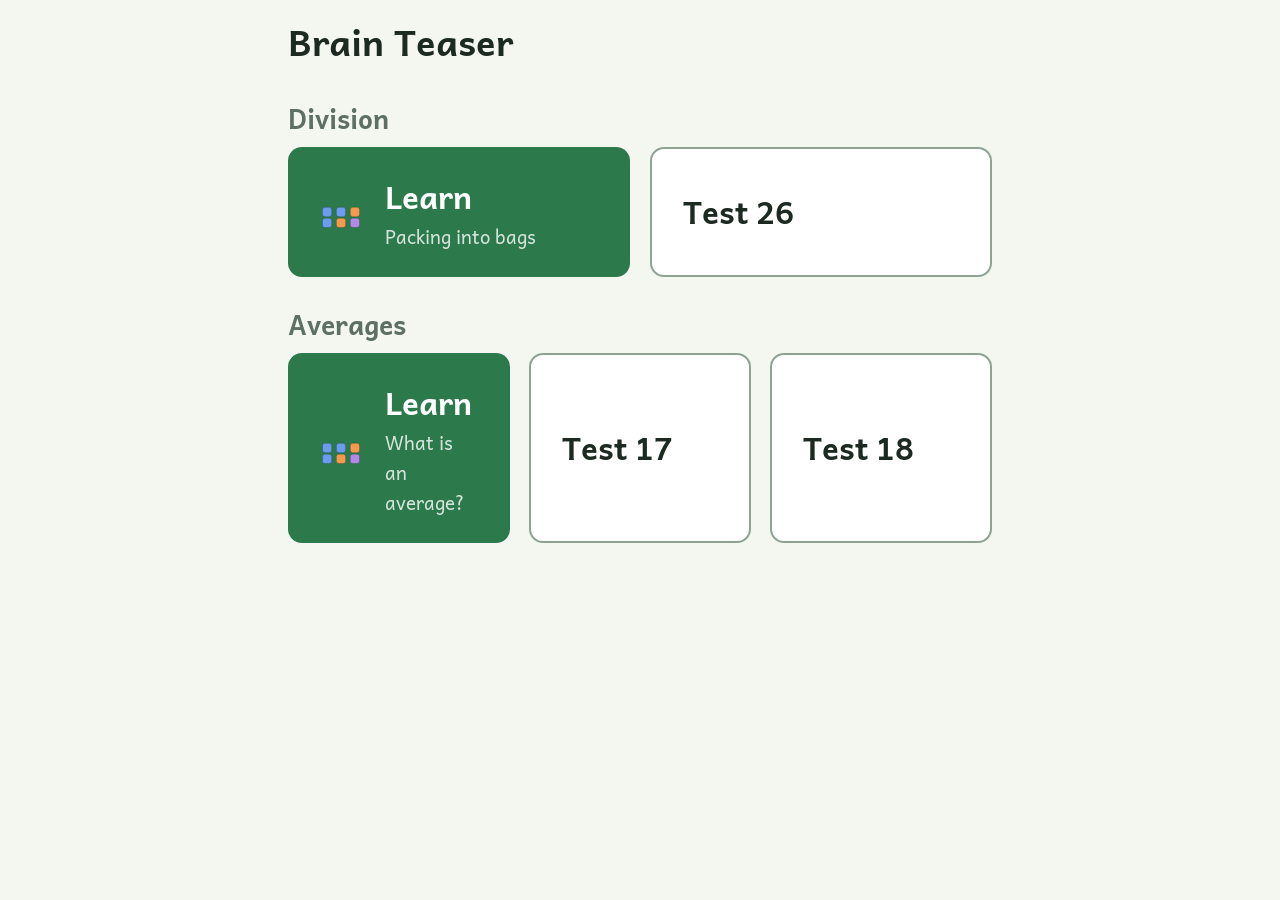
==== commit 8f6bc017: "Arrange by topic, keep the question after a wrong answer, record runs - Topics (topics/division.js, " ====
--- a/index.html
+++ b/index.html
@@ -11,31 +11,10 @@
 <div class="page">
   <header>
     <h1 id="home-link">Brain Teaser</h1>
-    <button class="icon" id="gear" type="button" aria-label="Settings for the parent">⚙</button>
   </header>
-  <div class="gear-menu" id="gear-menu" hidden>
-    <div class="settings">
-      <label><input type="checkbox" id="opt-always"> Show the 👀 helper before a wrong answer</label>
-      <label><input type="checkbox" id="opt-same"> Keep the same question after a wrong answer</label>
-    </div>
-    <button type="button" data-go="her">Her Test 17 answers</button>
-    <button type="button" data-go="home">Home</button>
-  </div>
 
   <section id="home">
-    <div class="tiles" id="tiles">
-      <button class="tile" type="button" data-go="learn">
-        <svg width="56" height="44" viewBox="0 0 56 44" aria-hidden="true">
-          <g stroke="rgba(0,0,0,.25)" stroke-width="1">
-            <rect x="4" y="30" width="12" height="12" rx="3" fill="#6b9cf0"/><rect x="4" y="16" width="12" height="12" rx="3" fill="#6b9cf0"/>
-            <rect x="22" y="30" width="12" height="12" rx="3" fill="#f39a4f"/><rect x="22" y="16" width="12" height="12" rx="3" fill="#6b9cf0"/>
-            <rect x="40" y="30" width="12" height="12" rx="3" fill="#b18ae6"/><rect x="40" y="16" width="12" height="12" rx="3" fill="#f39a4f"/>
-          </g>
-          <line x1="2" y1="14" x2="54" y2="14" stroke="currentColor" stroke-width="2" stroke-dasharray="4 3"/>
-        </svg>
-        <span>Learn<small>What is an average?</small></span>
-      </button>
-    </div>
+    <div id="topics"></div>
   </section>
 
   <section id="learn" hidden></section>
@@ -48,10 +27,6 @@
     </div>
   </section>
 
-  <section id="her" hidden>
-    <img class="her-img" src="img/test17-marked.jpg" alt="Her Test 17 page, marked: 7 right, 3 wrong">
-    <div id="her-list"></div>
-  </section>
 </div>
 
 <div class="modal" id="modal" hidden>
@@ -61,12 +36,16 @@
   </div>
 </div>
 
-<!-- Engine and visual steps, then one file per test (the order here is the order on the home screen). -->
+<!-- Engine and visual steps, then the topics, then one file per test.
+     The order here is the order on the home screen. -->
 <script src="js/engine.js"></script>
 <script src="js/steps.js"></script>
+<script src="topics/division.js"></script>
+<script src="topics/averages.js"></script>
+<script src="tests/test-26.js"></script>
 <script src="tests/test-17.js"></script>
 <script src="tests/test-18.js"></script>
-<script src="tests/test-26.js"></script>
+<script src="js/records.js"></script>
 <script src="js/player.js"></script>
 <script src="js/app.js"></script>
 </body>
--- a/css/app.css
+++ b/css/app.css
@@ -230,3 +230,9 @@
   .bagframe { width: 100%; height: min(78vh, 680px); border: 0; border-radius: 10px; background: var(--bg); }
   .vis .tview:has(.bagframe) { min-height: 0; }
   .q.unsure .mark { color: var(--muted); }
+
+  /* Home: one block per topic */
+  .topic { margin-top: 1.1em; }
+  .topic h2 { margin: 0 0 0.3em; font-size: 1.1em; color: var(--muted); }
+  .topic .tiles { margin-top: 0; grid-template-columns: repeat(auto-fit, minmax(9em, 1fr)); }
+  .learnframe { height: min(86vh, 760px); margin-top: 0.6em; }
